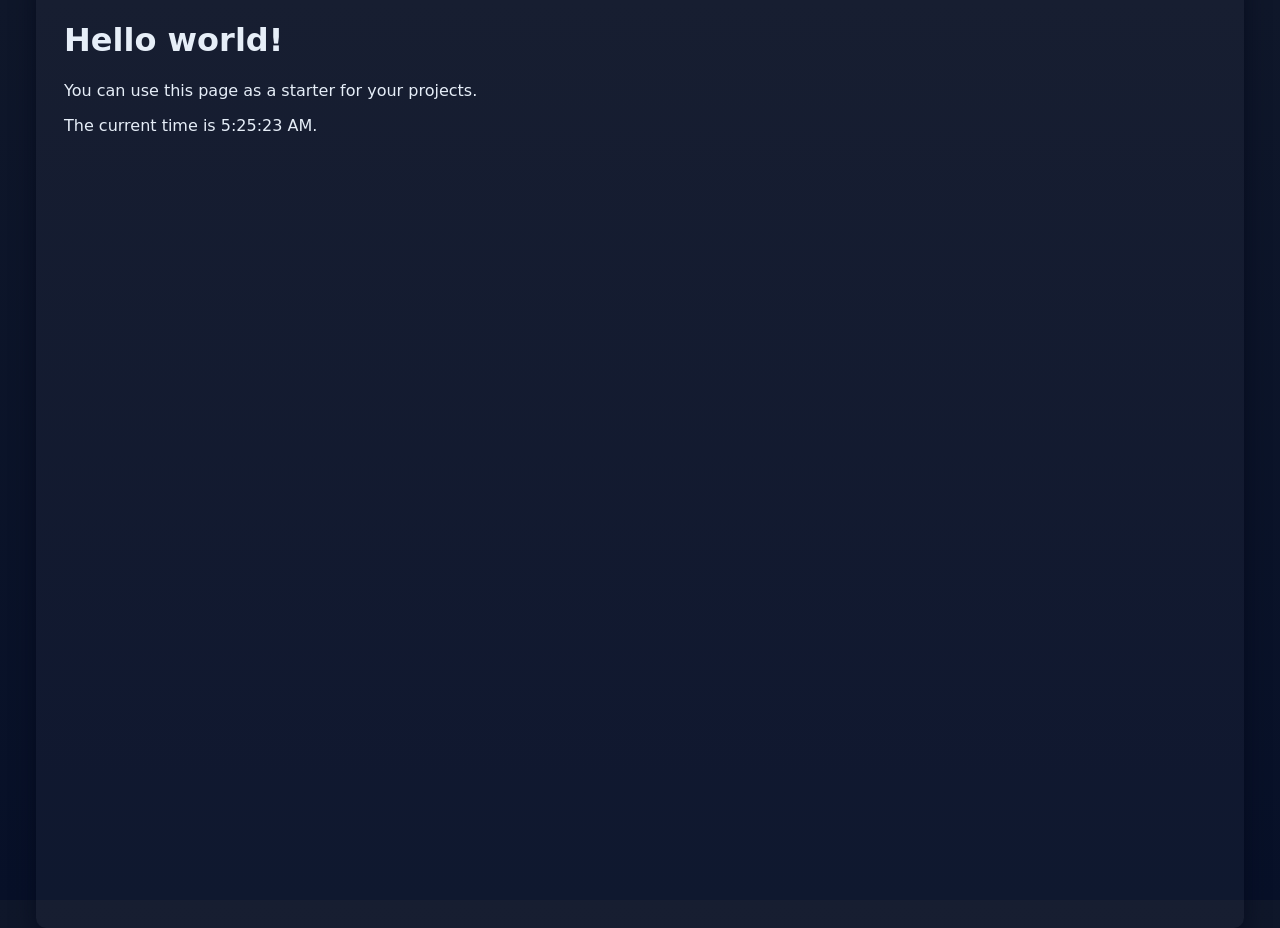
==== docs/index.html @ 4242f538 "Initial commit" ====
<!doctype html>
<html lang="en">
	<head>
		<meta charset="utf-8" />
		<meta name="viewport" content="width=device-width, initial-scale=1.0" />
		<title>328T/628T - Starter repo</title>
		<script type="module" crossorigin src="./assets/index-RLWc_TeP.js"></script>
		<link rel="stylesheet" crossorigin href="./assets/index-BGLO0zIQ.css">
	</head>
	<body>
		<div id="app">
			<h1>Hello world!</h1>
			<p>You can use this page as a starter for your projects.</p>
			<div id="foo" />
		</div>
	</body>
	</html>
---- docs/assets/index-BGLO0zIQ.css ----
:root{--bg: #0f172a;--card: #0b1220;--muted: #94a3b8;--accent: #7dd3fc}html,body,#app{height:100%}body{margin:0;font-family:Inter,system-ui,-apple-system,Segoe UI,Roboto,Helvetica Neue,Arial;background:linear-gradient(180deg,var(--bg),#071028);color:#e6eef8;display:flex;align-items:center;justify-content:center}#app{background:#ffffff08;padding:28px;border-radius:10px;box-shadow:0 6px 24px #02061799;width:90vw}a{color:var(--accent)}
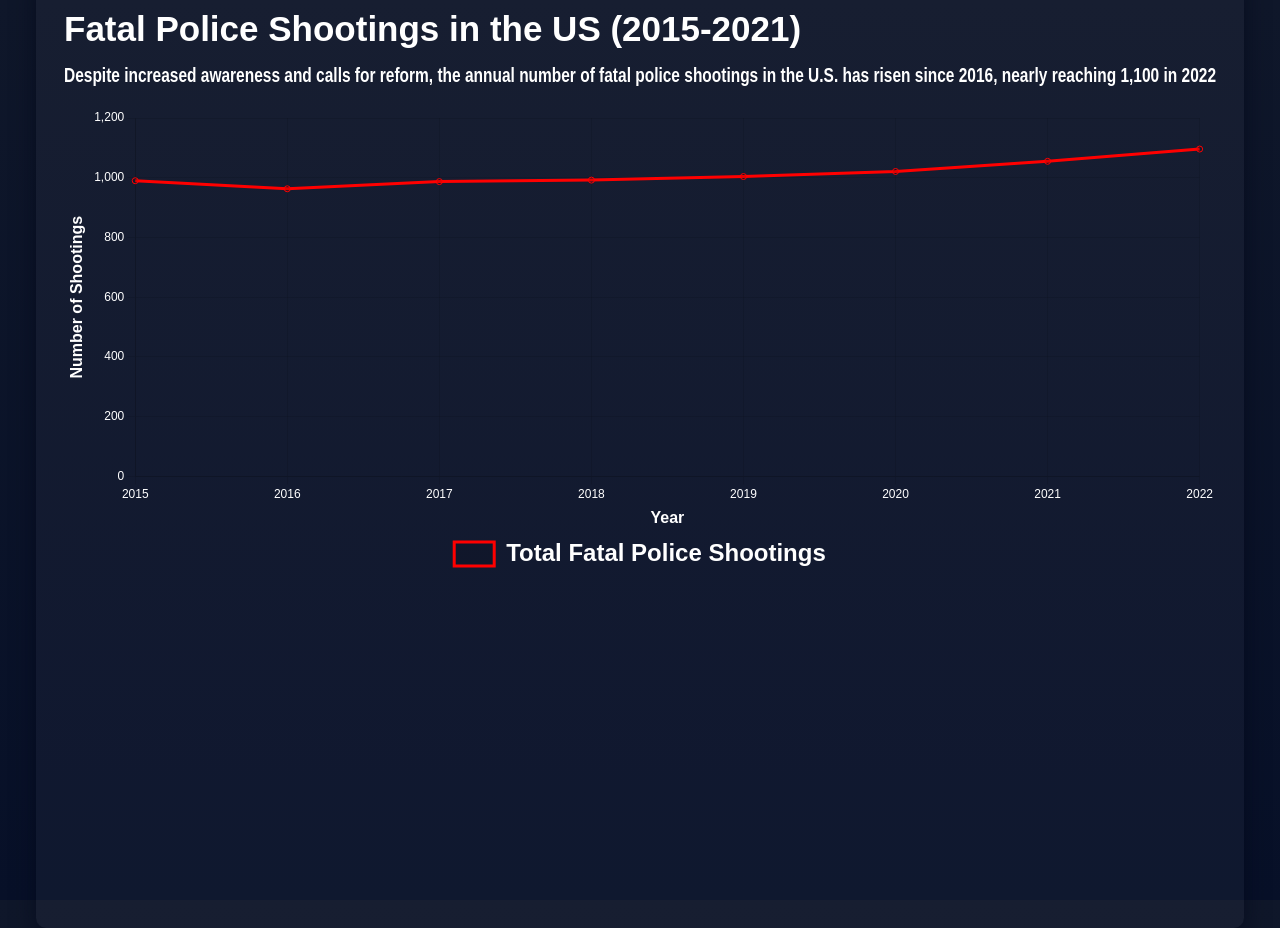
==== commit 26e1e899: "Deploy to GitHub Pages" ====
--- a/docs/index.html
+++ b/docs/index.html
@@ -4,14 +4,13 @@
 		<meta charset="utf-8" />
 		<meta name="viewport" content="width=device-width, initial-scale=1.0" />
 		<title>328T/628T - Starter repo</title>
-		<script type="module" crossorigin src="./assets/index-RLWc_TeP.js"></script>
-		<link rel="stylesheet" crossorigin href="./assets/index-BGLO0zIQ.css">
+		<script type="module" crossorigin src="./assets/index-B0blATcC.js"></script>
+		<link rel="stylesheet" crossorigin href="./assets/index-D1ORKdx9.css">
 	</head>
 	<body>
+		<script src='https://www.jsdelivr.com/package/npm/chart.js'></script>
 		<div id="app">
-			<h1>Hello world!</h1>
-			<p>You can use this page as a starter for your projects.</p>
-			<div id="foo" />
+			<canvas id="chart"></canvas>
 		</div>
 	</body>
-	</html>
+</html>
--- a/docs/assets/index-D1ORKdx9.css
+++ b/docs/assets/index-D1ORKdx9.css
@@ -0,0 +1 @@
+:root{--bg: #0f172a;--card: #0b1220;--muted: #94a3b8;--accent: #7dd3fc}html,body,#app{height:100%}body{margin:0;font-family:Inter,system-ui,-apple-system,Segoe UI,Roboto,Helvetica Neue,Arial;background:linear-gradient(180deg,var(--bg),#071028);color:#e6eef8;display:flex;align-items:center;justify-content:center}#app{background:#ffffff08;padding:28px;border-radius:10px;box-shadow:0 6px 24px #02061799;width:90vw}a{color:var(--accent)}#chart{width:50%}
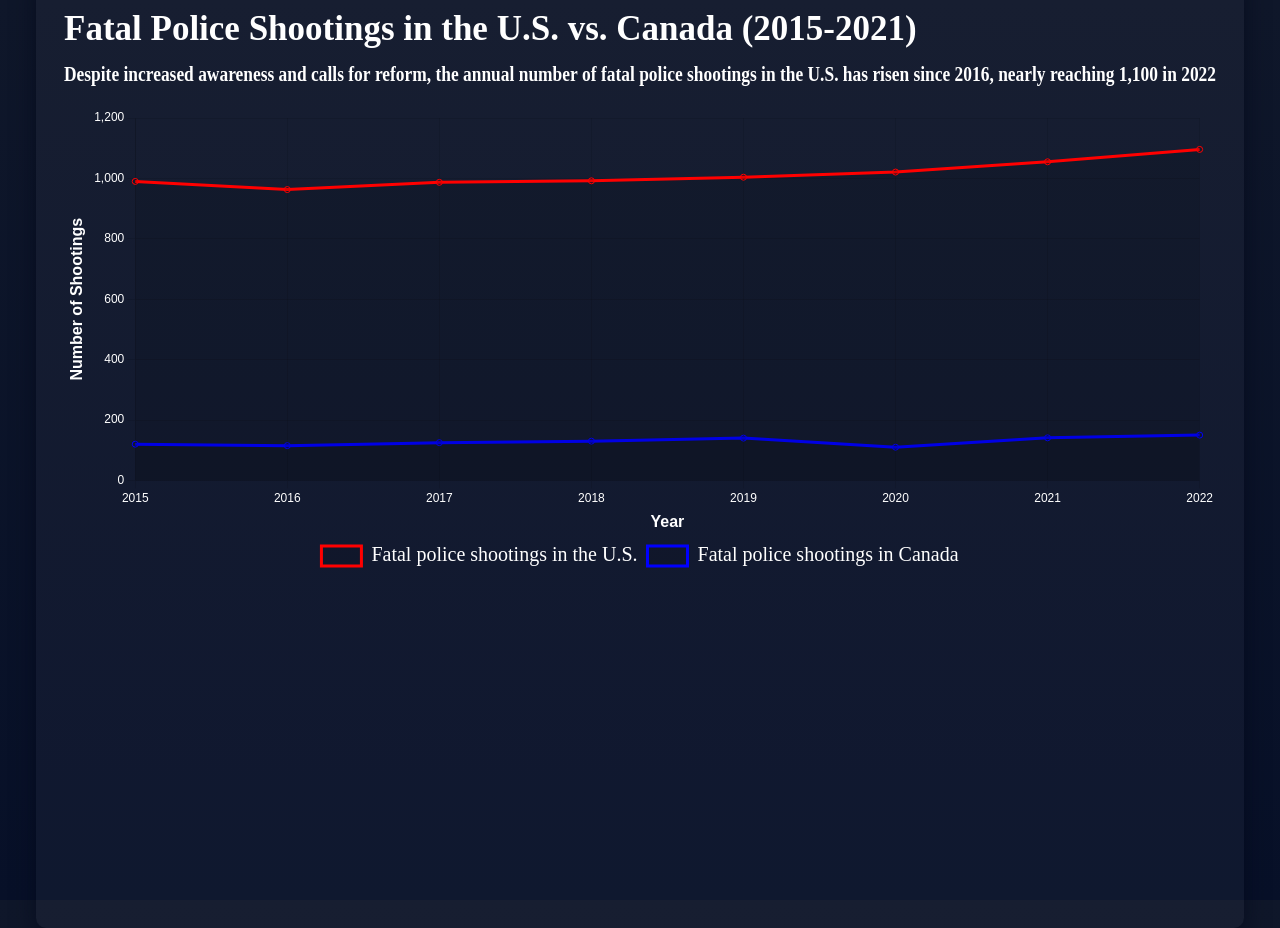
==== commit 93d73a81: "commit" ====
--- a/docs/index.html
+++ b/docs/index.html
@@ -4,7 +4,7 @@
 		<meta charset="utf-8" />
 		<meta name="viewport" content="width=device-width, initial-scale=1.0" />
 		<title>328T/628T - Starter repo</title>
-		<script type="module" crossorigin src="./assets/index-B0blATcC.js"></script>
+		<script type="module" crossorigin src="./assets/index-BzPGL-82.js"></script>
 		<link rel="stylesheet" crossorigin href="./assets/index-D1ORKdx9.css">
 	</head>
 	<body>
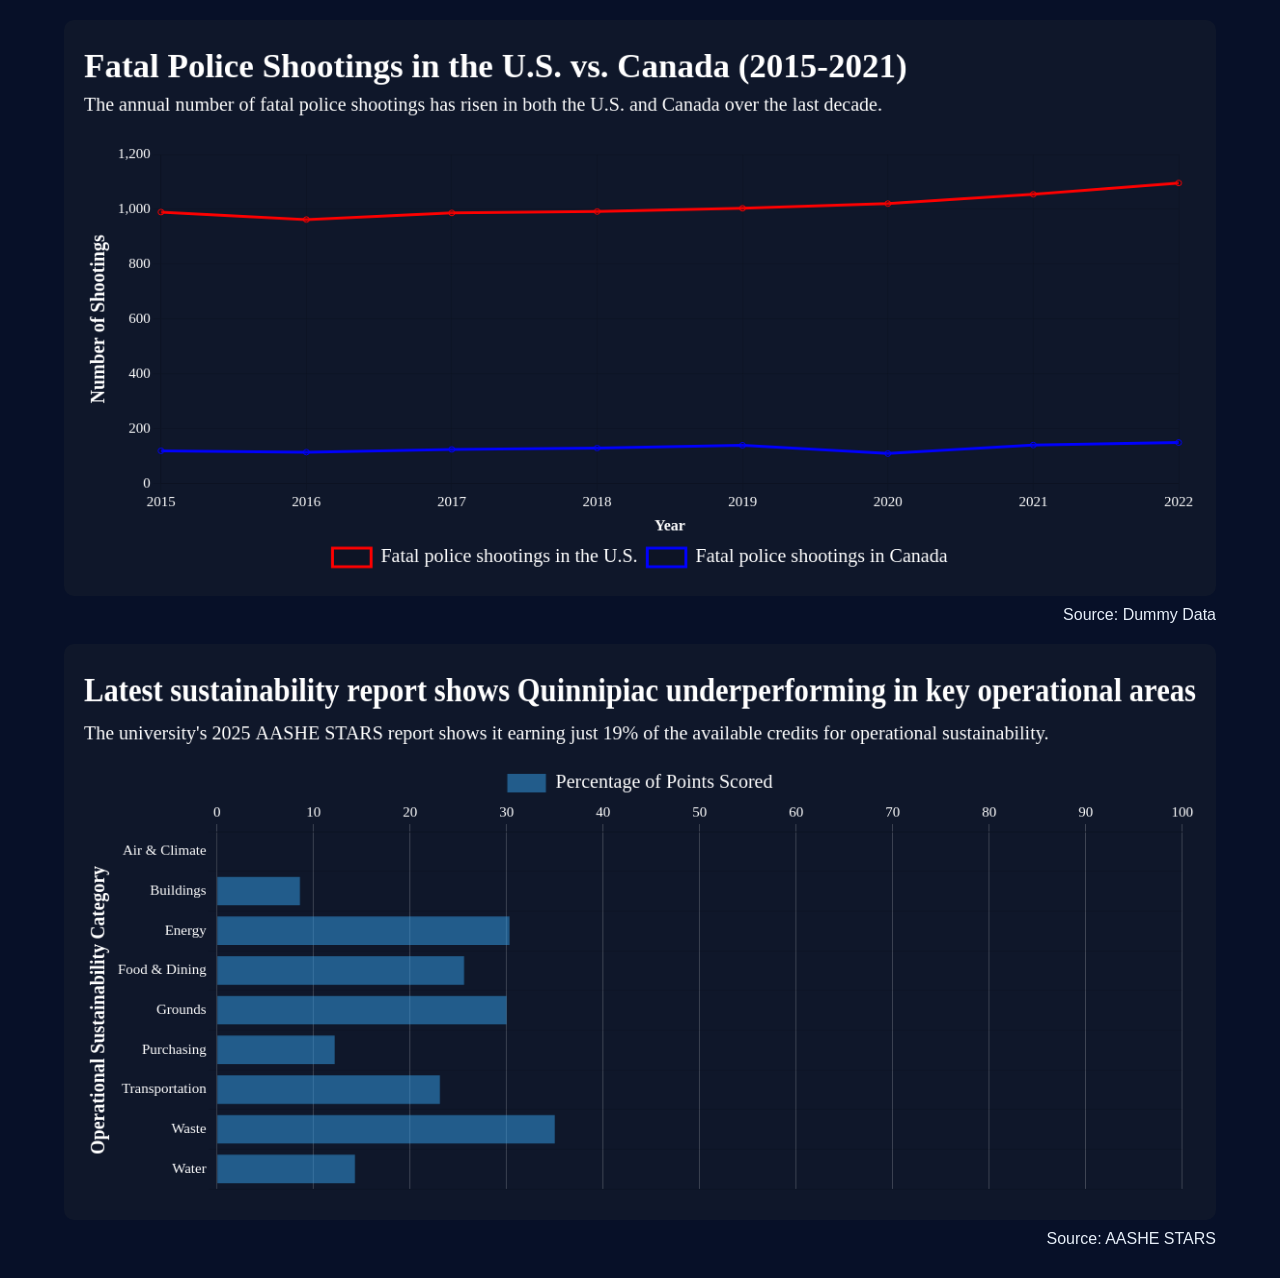
==== commit fc980c25: "Deploy to GitHub Pages" ====
--- a/docs/index.html
+++ b/docs/index.html
@@ -4,13 +4,16 @@
 		<meta charset="utf-8" />
 		<meta name="viewport" content="width=device-width, initial-scale=1.0" />
 		<title>328T/628T - Starter repo</title>
-		<script type="module" crossorigin src="./assets/index-BzPGL-82.js"></script>
-		<link rel="stylesheet" crossorigin href="./assets/index-D1ORKdx9.css">
+		<script type="module" crossorigin src="./assets/index-cjY5h7bS.js"></script>
+		<link rel="stylesheet" crossorigin href="./assets/index-Ddy3kI5C.css">
 	</head>
 	<body>
 		<script src='https://www.jsdelivr.com/package/npm/chart.js'></script>
 		<div id="app">
 			<canvas id="chart"></canvas>
+			<p class="source" id="source-line-chart">Source: Dummy Data</p>
+			<canvas id="barChart"></canvas>
+			<p class="source" id="source-bar-chart">Source: AASHE STARS</p>
 		</div>
 	</body>
 </html>
--- a/docs/assets/index-Ddy3kI5C.css
+++ b/docs/assets/index-Ddy3kI5C.css
@@ -0,0 +1 @@
+:root{--bg: #0f172a;--card: #0b1220;--muted: #94a3b8;--accent: #7dd3fc}html,body,#app{height:100%}body{padding:20px 0;margin:0;background:#071028;color:#e6eef8;display:flex;align-items:center;justify-content:center}#app{background:none;width:90vw}a{color:var(--accent)}#chart,#barChart{width:50%;background:var(--bg);border-radius:10px;padding:20px;margin-bottom:20px}.source{font-family:PT Sans Caption,sans-serif;text-align:right;font-size:1em;margin-top:-10px;margin-bottom:20px}#source-bar-chart{padding-bottom:30px}
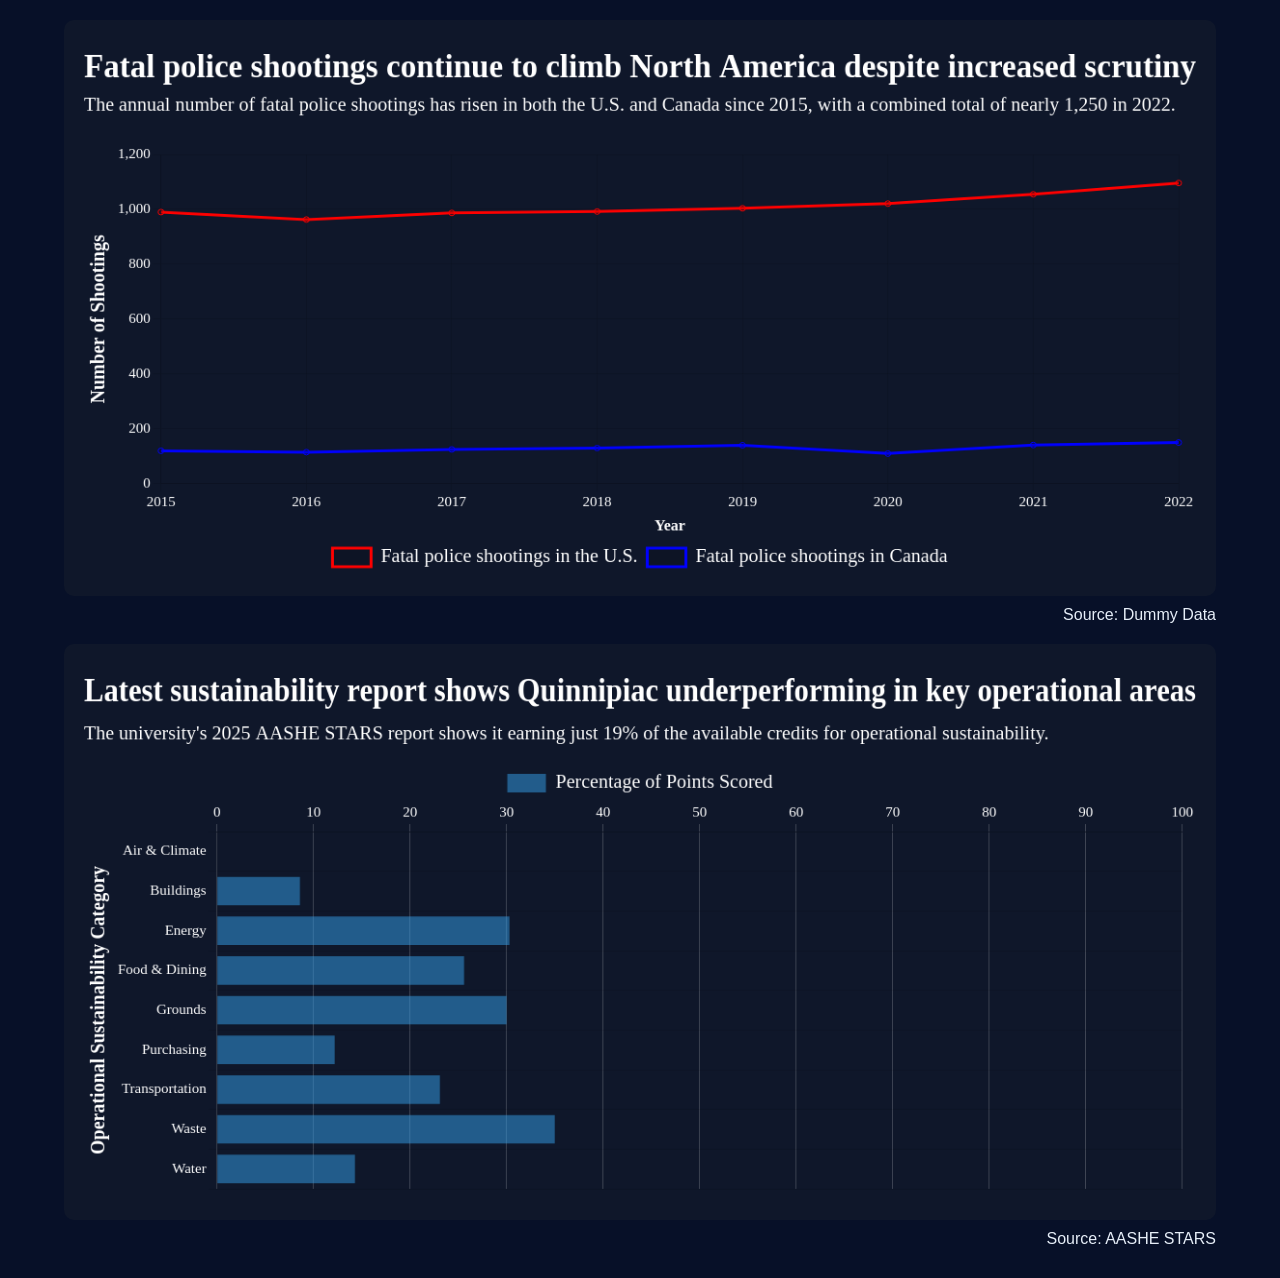
==== commit dabe2005: "Deploy to GitHub Pages" ====
--- a/docs/index.html
+++ b/docs/index.html
@@ -4,7 +4,7 @@
 		<meta charset="utf-8" />
 		<meta name="viewport" content="width=device-width, initial-scale=1.0" />
 		<title>328T/628T - Starter repo</title>
-		<script type="module" crossorigin src="./assets/index-cjY5h7bS.js"></script>
+		<script type="module" crossorigin src="./assets/index-CbnfAy8F.js"></script>
 		<link rel="stylesheet" crossorigin href="./assets/index-Ddy3kI5C.css">
 	</head>
 	<body>
